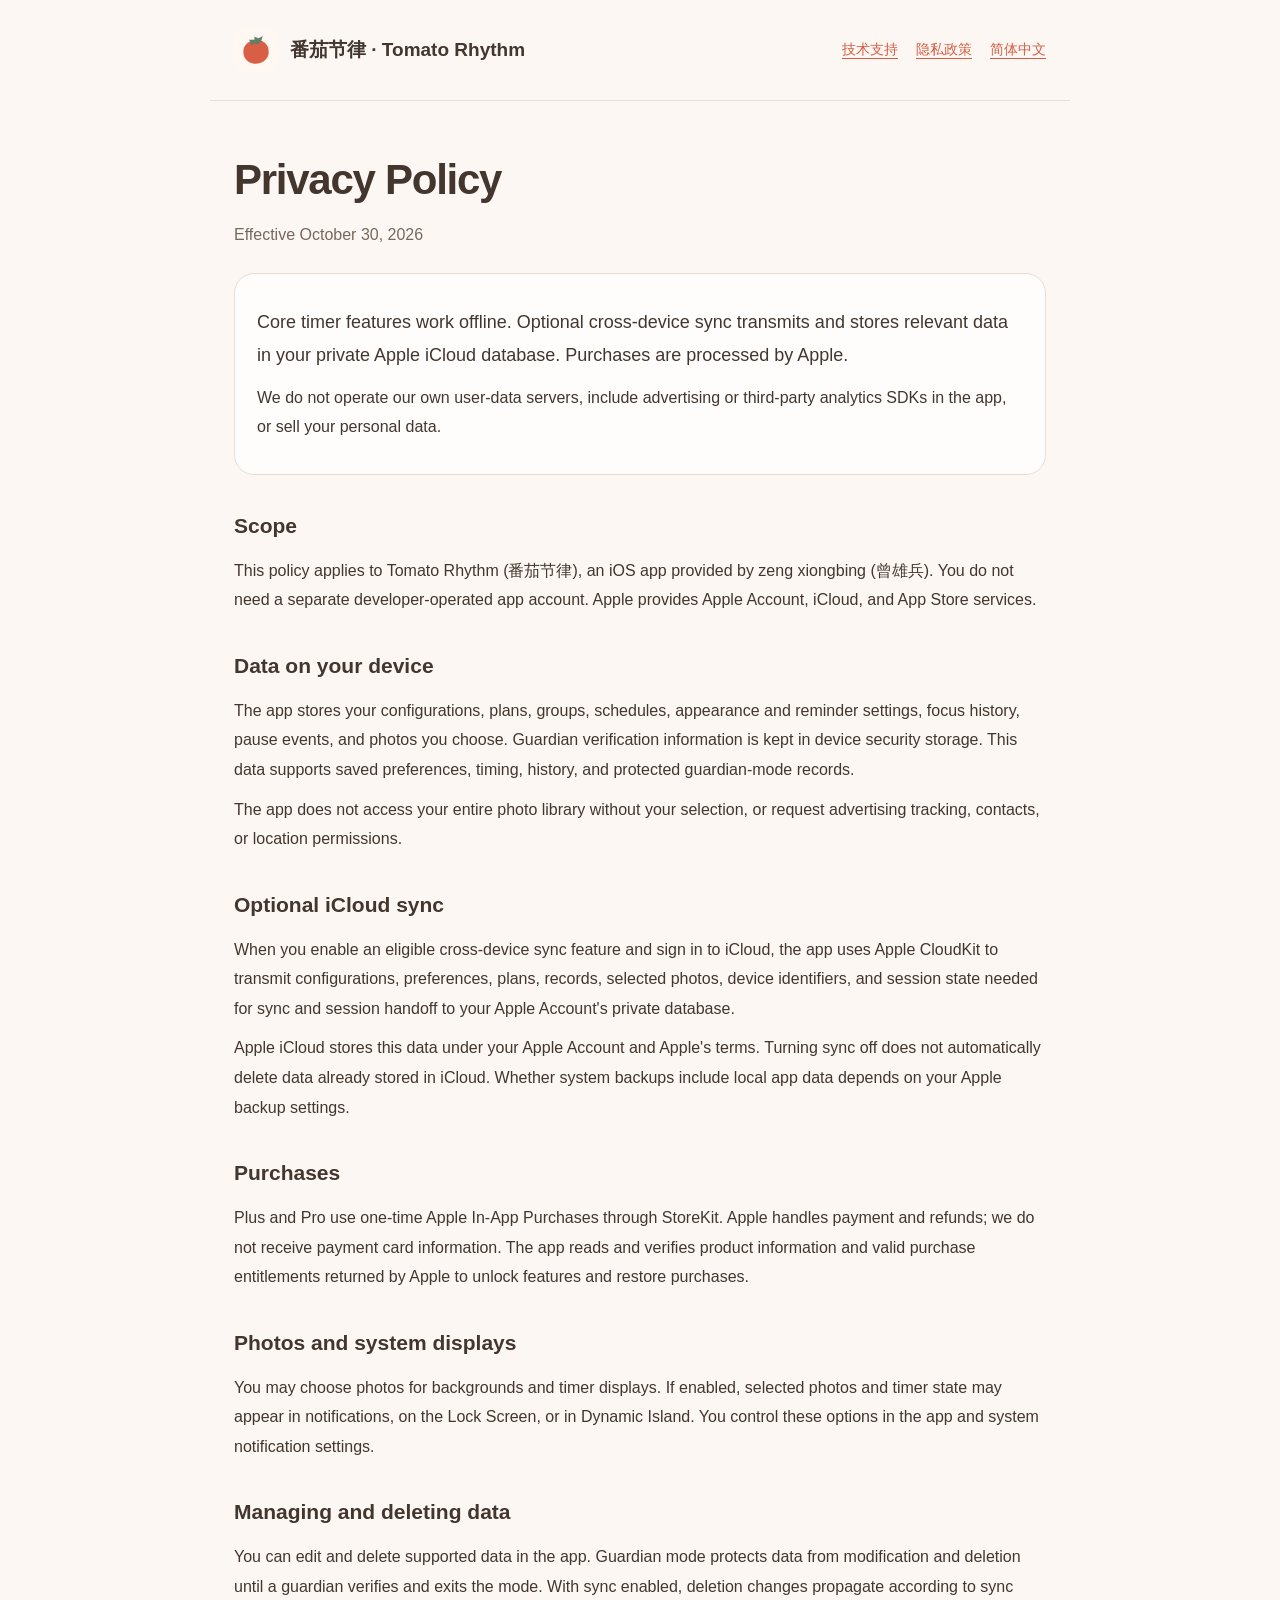
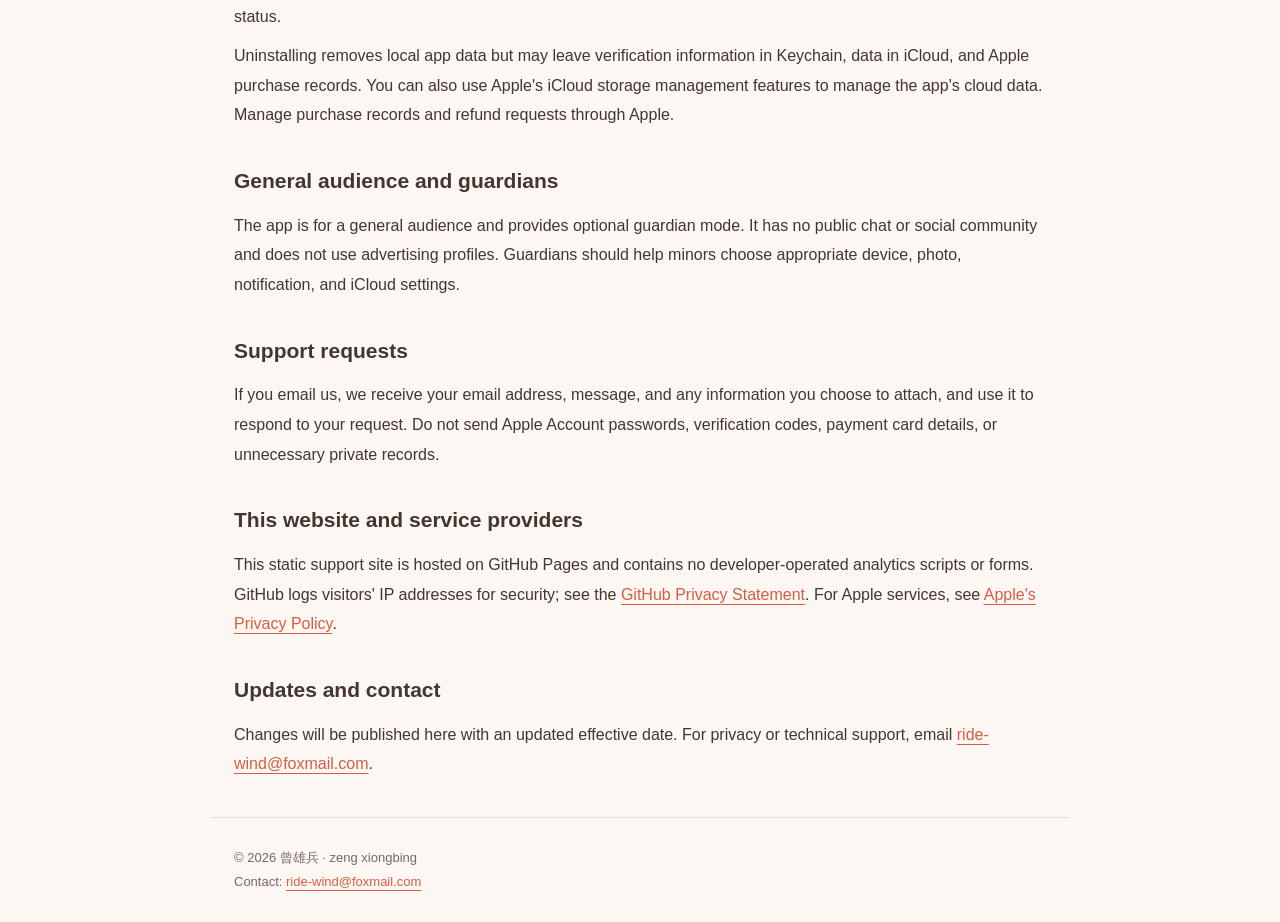
==== privacy-en.html @ ef077fb1 "Publish privacy policy and support pages" ====
<!doctype html><html lang="en"><head><meta charset="utf-8"><meta name="viewport" content="width=device-width, initial-scale=1"><meta name="description" content="Privacy Policy · 番茄节律 Tomato Rhythm"><title>Privacy Policy · 番茄节律</title><link rel="icon" href="icon.png"><link rel="stylesheet" href="style.css"></head><body><header><a class="brand" href="index.html"><img src="icon.png" alt=""><span>番茄节律 · Tomato Rhythm</span></a><nav aria-label="Navigation"><a href="index.html">技术支持</a><a href="privacy.html">隐私政策</a><a href="privacy.html">简体中文</a></nav></header><main><h1>Privacy Policy</h1><p class="intro">Effective October 30, 2026</p><div class="panel"><p class="lead">Core timer features work offline. Optional cross-device sync transmits and stores relevant data in your private Apple iCloud database. Purchases are processed by Apple.</p><p>We do not operate our own user-data servers, include advertising or third-party analytics SDKs in the app, or sell your personal data.</p></div>
<h2>Scope</h2><p>This policy applies to Tomato Rhythm (番茄节律), an iOS app provided by zeng xiongbing (曾雄兵). You do not need a separate developer-operated app account. Apple provides Apple Account, iCloud, and App Store services.</p>
<h2>Data on your device</h2><p>The app stores your configurations, plans, groups, schedules, appearance and reminder settings, focus history, pause events, and photos you choose. Guardian verification information is kept in device security storage. This data supports saved preferences, timing, history, and protected guardian-mode records.</p><p>The app does not access your entire photo library without your selection, or request advertising tracking, contacts, or location permissions.</p>
<h2>Optional iCloud sync</h2><p>When you enable an eligible cross-device sync feature and sign in to iCloud, the app uses Apple CloudKit to transmit configurations, preferences, plans, records, selected photos, device identifiers, and session state needed for sync and session handoff to your Apple Account's private database.</p><p>Apple iCloud stores this data under your Apple Account and Apple's terms. Turning sync off does not automatically delete data already stored in iCloud. Whether system backups include local app data depends on your Apple backup settings.</p>
<h2>Purchases</h2><p>Plus and Pro use one-time Apple In-App Purchases through StoreKit. Apple handles payment and refunds; we do not receive payment card information. The app reads and verifies product information and valid purchase entitlements returned by Apple to unlock features and restore purchases.</p>
<h2>Photos and system displays</h2><p>You may choose photos for backgrounds and timer displays. If enabled, selected photos and timer state may appear in notifications, on the Lock Screen, or in Dynamic Island. You control these options in the app and system notification settings.</p>
<h2>Managing and deleting data</h2><p>You can edit and delete supported data in the app. Guardian mode protects data from modification and deletion until a guardian verifies and exits the mode. With sync enabled, deletion changes propagate according to sync status.</p><p>Uninstalling removes local app data but may leave verification information in Keychain, data in iCloud, and Apple purchase records. You can also use Apple's iCloud storage management features to manage the app's cloud data. Manage purchase records and refund requests through Apple.</p>
<h2>General audience and guardians</h2><p>The app is for a general audience and provides optional guardian mode. It has no public chat or social community and does not use advertising profiles. Guardians should help minors choose appropriate device, photo, notification, and iCloud settings.</p>
<h2>Support requests</h2><p>If you email us, we receive your email address, message, and any information you choose to attach, and use it to respond to your request. Do not send Apple Account passwords, verification codes, payment card details, or unnecessary private records.</p>
<h2>This website and service providers</h2><p>This static support site is hosted on GitHub Pages and contains no developer-operated analytics scripts or forms. GitHub logs visitors' IP addresses for security; see the <a href="https://docs.github.com/en/site-policy/privacy-policies/github-general-privacy-statement">GitHub Privacy Statement</a>. For Apple services, see <a href="https://www.apple.com/legal/privacy/">Apple's Privacy Policy</a>.</p>
<h2>Updates and contact</h2><p>Changes will be published here with an updated effective date. For privacy or technical support, email <a href="mailto:ride-wind@foxmail.com">ride-wind@foxmail.com</a>.</p></main><footer>© 2026 曾雄兵 · zeng xiongbing<br>Contact: <a href="mailto:ride-wind@foxmail.com">ride-wind@foxmail.com</a></footer></body></html>
---- style.css ----
:root{color-scheme:light dark;--bg:#fcf7f3;--card:#fffdfb;--ink:#43362f;--muted:#77685f;--tomato:#d65d43;--line:#eadbd3}*{box-sizing:border-box}body{margin:0;background:var(--bg);color:var(--ink);font:16px/1.85 -apple-system,BlinkMacSystemFont,'Segoe UI',sans-serif}header,main,footer{max-width:860px;margin:auto;padding:28px 24px}header{display:flex;align-items:center;justify-content:space-between;gap:18px;border-bottom:1px solid var(--line)}.brand{display:flex;align-items:center;gap:12px;font-size:19px;font-weight:650;text-decoration:none;color:var(--ink)}.brand img{height:44px;width:44px;border-radius:12px}nav{display:flex;gap:18px;flex-wrap:wrap;font-size:14px}a{color:var(--tomato);text-underline-offset:4px}h1{font-size:clamp(29px,5vw,42px);line-height:1.3;margin:24px 0 12px;letter-spacing:-.03em}h2{font-size:21px;margin:32px 0 10px}p{margin:10px 0}.intro,.note{color:var(--muted)}.note{font-size:14px}.panel{background:var(--card);border:1px solid var(--line);border-radius:20px;padding:22px;margin:24px 0}li{margin:8px 0}footer{border-top:1px solid var(--line);font-size:13px;color:var(--muted)}.lead{font-size:18px}table{width:100%;border-collapse:collapse;font-size:14px}th,td{text-align:left;vertical-align:top;padding:12px 8px;border-bottom:1px solid var(--line)}:focus-visible{outline:3px solid var(--tomato);outline-offset:5px}@media(prefers-color-scheme:dark){:root{--bg:#211b18;--card:#2b231f;--ink:#f4e7df;--muted:#bdafa5;--tomato:#f18a70;--line:#4b3a31}}@media(max-width:520px){header{align-items:flex-start;flex-direction:column}header,main,footer{padding:20px}.panel{padding:18px}table{font-size:13px}}
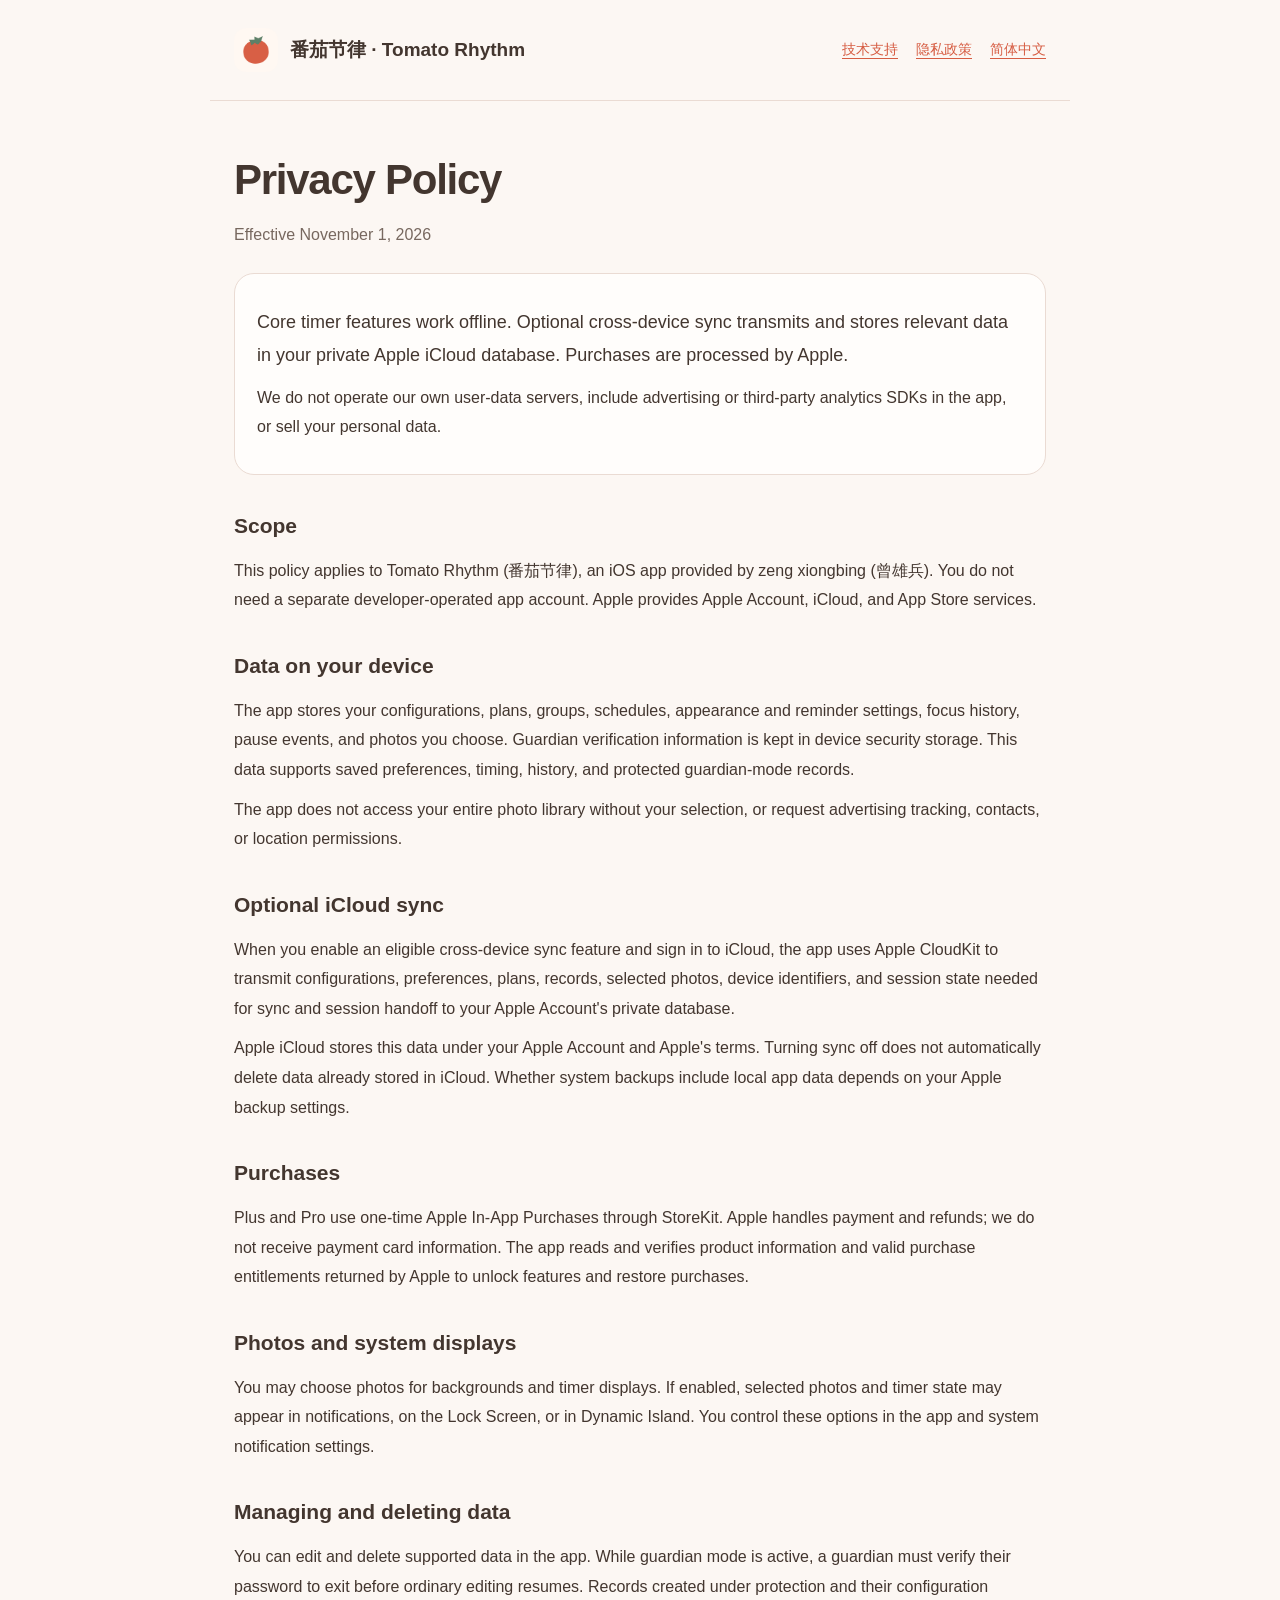
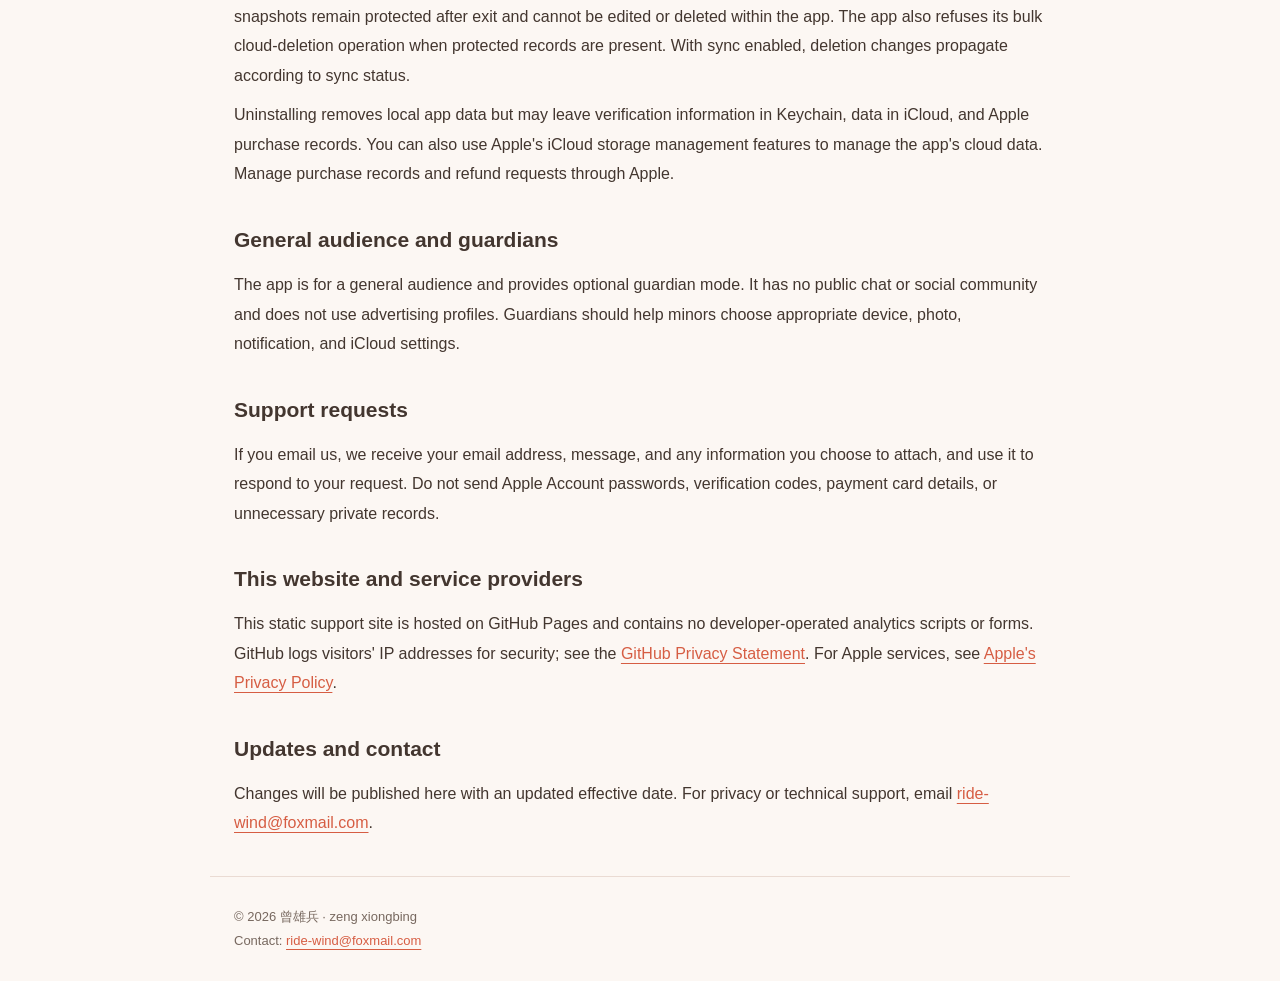
==== commit ca5fa0ec: "澄清英文隐私政策的监护记录保留规则 修正退出监护模式即解除保护的不准确表述：既有受保护记录及配置快照退出后仍不能在 App 内编辑或删除，含保护记录时整库云删除也被拒绝。更新政策日期至 2026-11" ====
--- a/privacy-en.html
+++ b/privacy-en.html
@@ -1,11 +1,11 @@
-<!doctype html><html lang="en"><head><meta charset="utf-8"><meta name="viewport" content="width=device-width, initial-scale=1"><meta name="description" content="Privacy Policy · 番茄节律 Tomato Rhythm"><title>Privacy Policy · 番茄节律</title><link rel="icon" href="icon.png"><link rel="stylesheet" href="style.css"></head><body><header><a class="brand" href="index.html"><img src="icon.png" alt=""><span>番茄节律 · Tomato Rhythm</span></a><nav aria-label="Navigation"><a href="index.html">技术支持</a><a href="privacy.html">隐私政策</a><a href="privacy.html">简体中文</a></nav></header><main><h1>Privacy Policy</h1><p class="intro">Effective October 30, 2026</p><div class="panel"><p class="lead">Core timer features work offline. Optional cross-device sync transmits and stores relevant data in your private Apple iCloud database. Purchases are processed by Apple.</p><p>We do not operate our own user-data servers, include advertising or third-party analytics SDKs in the app, or sell your personal data.</p></div>
+<!doctype html><html lang="en"><head><meta charset="utf-8"><meta name="viewport" content="width=device-width, initial-scale=1"><meta name="description" content="Privacy Policy · 番茄节律 Tomato Rhythm"><title>Privacy Policy · 番茄节律</title><link rel="icon" href="icon.png"><link rel="stylesheet" href="style.css"></head><body><header><a class="brand" href="index.html"><img src="icon.png" alt=""><span>番茄节律 · Tomato Rhythm</span></a><nav aria-label="Navigation"><a href="index.html">技术支持</a><a href="privacy.html">隐私政策</a><a href="privacy.html">简体中文</a></nav></header><main><h1>Privacy Policy</h1><p class="intro">Effective November 1, 2026</p><div class="panel"><p class="lead">Core timer features work offline. Optional cross-device sync transmits and stores relevant data in your private Apple iCloud database. Purchases are processed by Apple.</p><p>We do not operate our own user-data servers, include advertising or third-party analytics SDKs in the app, or sell your personal data.</p></div>
 <h2>Scope</h2><p>This policy applies to Tomato Rhythm (番茄节律), an iOS app provided by zeng xiongbing (曾雄兵). You do not need a separate developer-operated app account. Apple provides Apple Account, iCloud, and App Store services.</p>
 <h2>Data on your device</h2><p>The app stores your configurations, plans, groups, schedules, appearance and reminder settings, focus history, pause events, and photos you choose. Guardian verification information is kept in device security storage. This data supports saved preferences, timing, history, and protected guardian-mode records.</p><p>The app does not access your entire photo library without your selection, or request advertising tracking, contacts, or location permissions.</p>
 <h2>Optional iCloud sync</h2><p>When you enable an eligible cross-device sync feature and sign in to iCloud, the app uses Apple CloudKit to transmit configurations, preferences, plans, records, selected photos, device identifiers, and session state needed for sync and session handoff to your Apple Account's private database.</p><p>Apple iCloud stores this data under your Apple Account and Apple's terms. Turning sync off does not automatically delete data already stored in iCloud. Whether system backups include local app data depends on your Apple backup settings.</p>
 <h2>Purchases</h2><p>Plus and Pro use one-time Apple In-App Purchases through StoreKit. Apple handles payment and refunds; we do not receive payment card information. The app reads and verifies product information and valid purchase entitlements returned by Apple to unlock features and restore purchases.</p>
 <h2>Photos and system displays</h2><p>You may choose photos for backgrounds and timer displays. If enabled, selected photos and timer state may appear in notifications, on the Lock Screen, or in Dynamic Island. You control these options in the app and system notification settings.</p>
-<h2>Managing and deleting data</h2><p>You can edit and delete supported data in the app. Guardian mode protects data from modification and deletion until a guardian verifies and exits the mode. With sync enabled, deletion changes propagate according to sync status.</p><p>Uninstalling removes local app data but may leave verification information in Keychain, data in iCloud, and Apple purchase records. You can also use Apple's iCloud storage management features to manage the app's cloud data. Manage purchase records and refund requests through Apple.</p>
+<h2>Managing and deleting data</h2><p>You can edit and delete supported data in the app. While guardian mode is active, a guardian must verify their password to exit before ordinary editing resumes. Records created under protection and their configuration snapshots remain protected after exit and cannot be edited or deleted within the app. The app also refuses its bulk cloud-deletion operation when protected records are present. With sync enabled, deletion changes propagate according to sync status.</p><p>Uninstalling removes local app data but may leave verification information in Keychain, data in iCloud, and Apple purchase records. You can also use Apple's iCloud storage management features to manage the app's cloud data. Manage purchase records and refund requests through Apple.</p>
 <h2>General audience and guardians</h2><p>The app is for a general audience and provides optional guardian mode. It has no public chat or social community and does not use advertising profiles. Guardians should help minors choose appropriate device, photo, notification, and iCloud settings.</p>
 <h2>Support requests</h2><p>If you email us, we receive your email address, message, and any information you choose to attach, and use it to respond to your request. Do not send Apple Account passwords, verification codes, payment card details, or unnecessary private records.</p>
 <h2>This website and service providers</h2><p>This static support site is hosted on GitHub Pages and contains no developer-operated analytics scripts or forms. GitHub logs visitors' IP addresses for security; see the <a href="https://docs.github.com/en/site-policy/privacy-policies/github-general-privacy-statement">GitHub Privacy Statement</a>. For Apple services, see <a href="https://www.apple.com/legal/privacy/">Apple's Privacy Policy</a>.</p>
-<h2>Updates and contact</h2><p>Changes will be published here with an updated effective date. For privacy or technical support, email <a href="mailto:ride-wind@foxmail.com">ride-wind@foxmail.com</a>.</p></main><footer>© 2026 曾雄兵 · zeng xiongbing<br>Contact: <a href="mailto:ride-wind@foxmail.com">ride-wind@foxmail.com</a></footer></body></html>+<h2>Updates and contact</h2><p>Changes will be published here with an updated effective date. For privacy or technical support, email <a href="mailto:ride-wind@foxmail.com">ride-wind@foxmail.com</a>.</p></main><footer>© 2026 曾雄兵 · zeng xiongbing<br>Contact: <a href="mailto:ride-wind@foxmail.com">ride-wind@foxmail.com</a></footer></body></html>
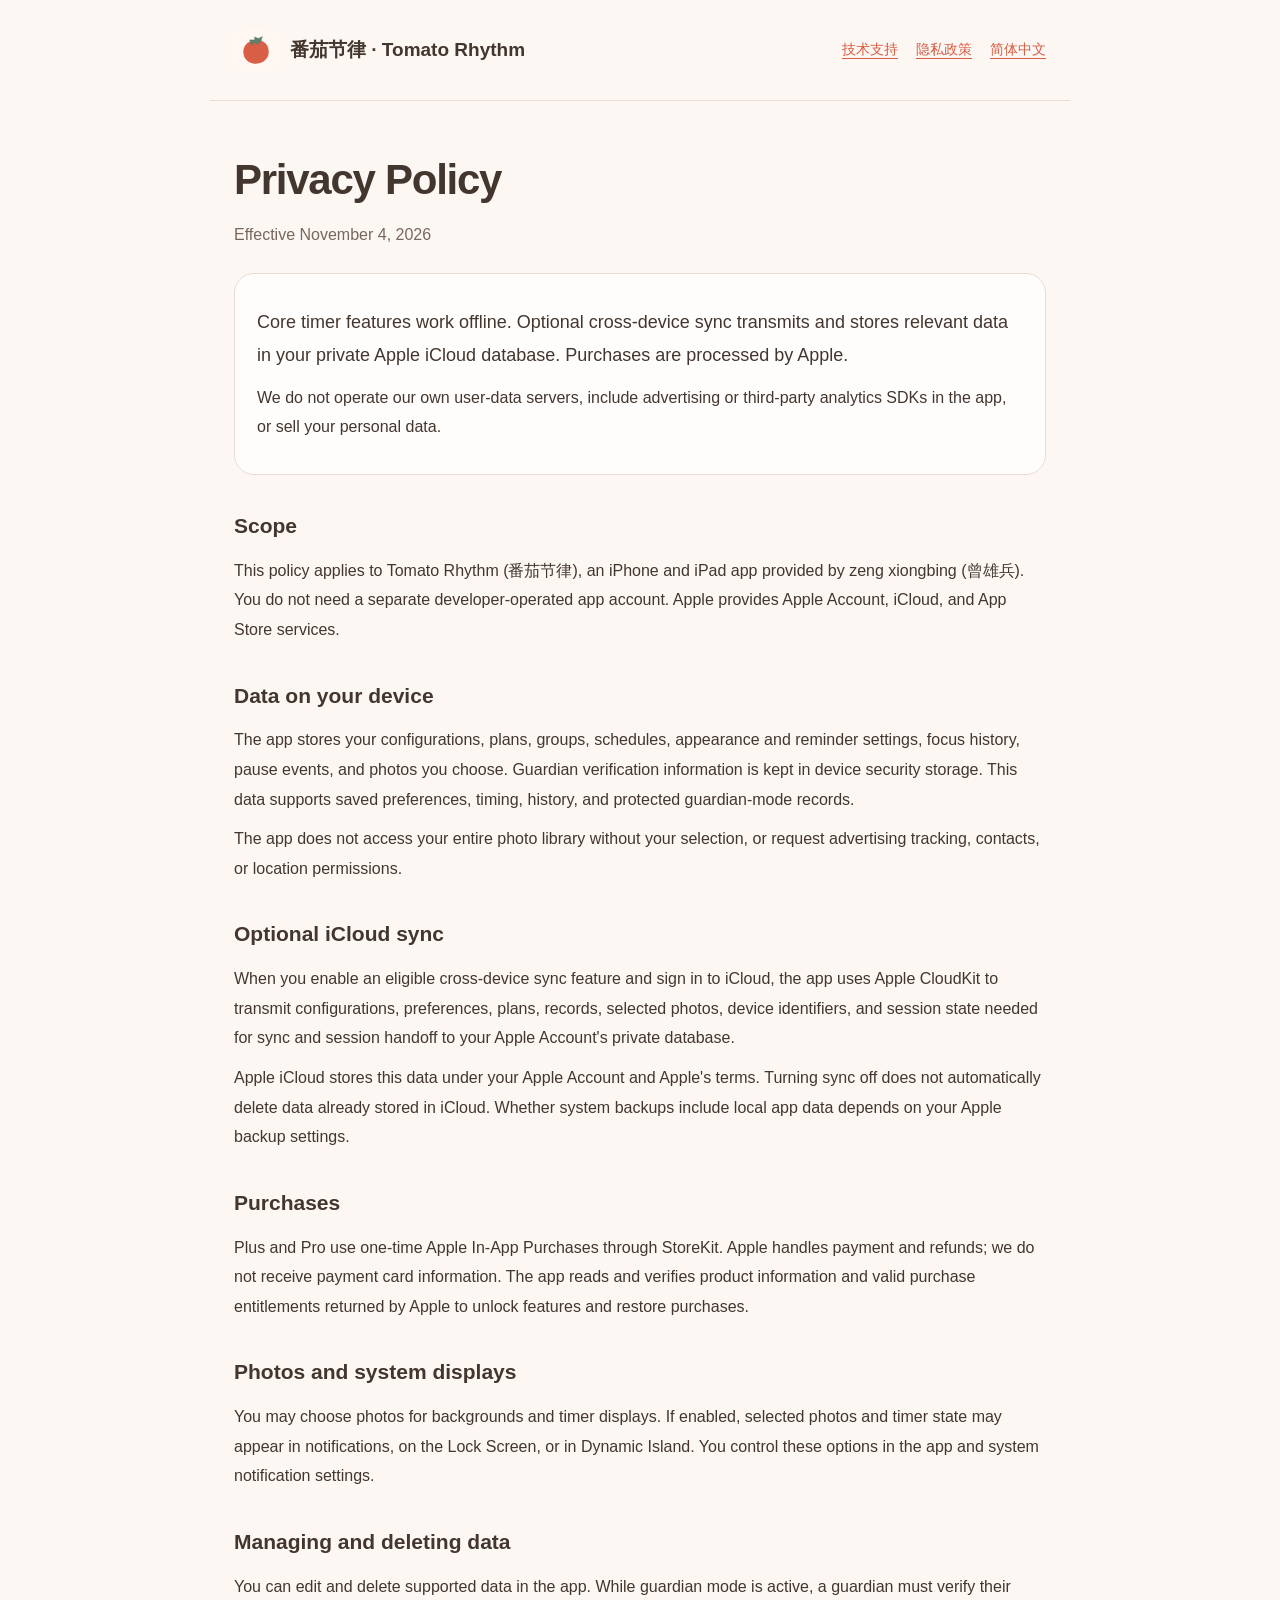
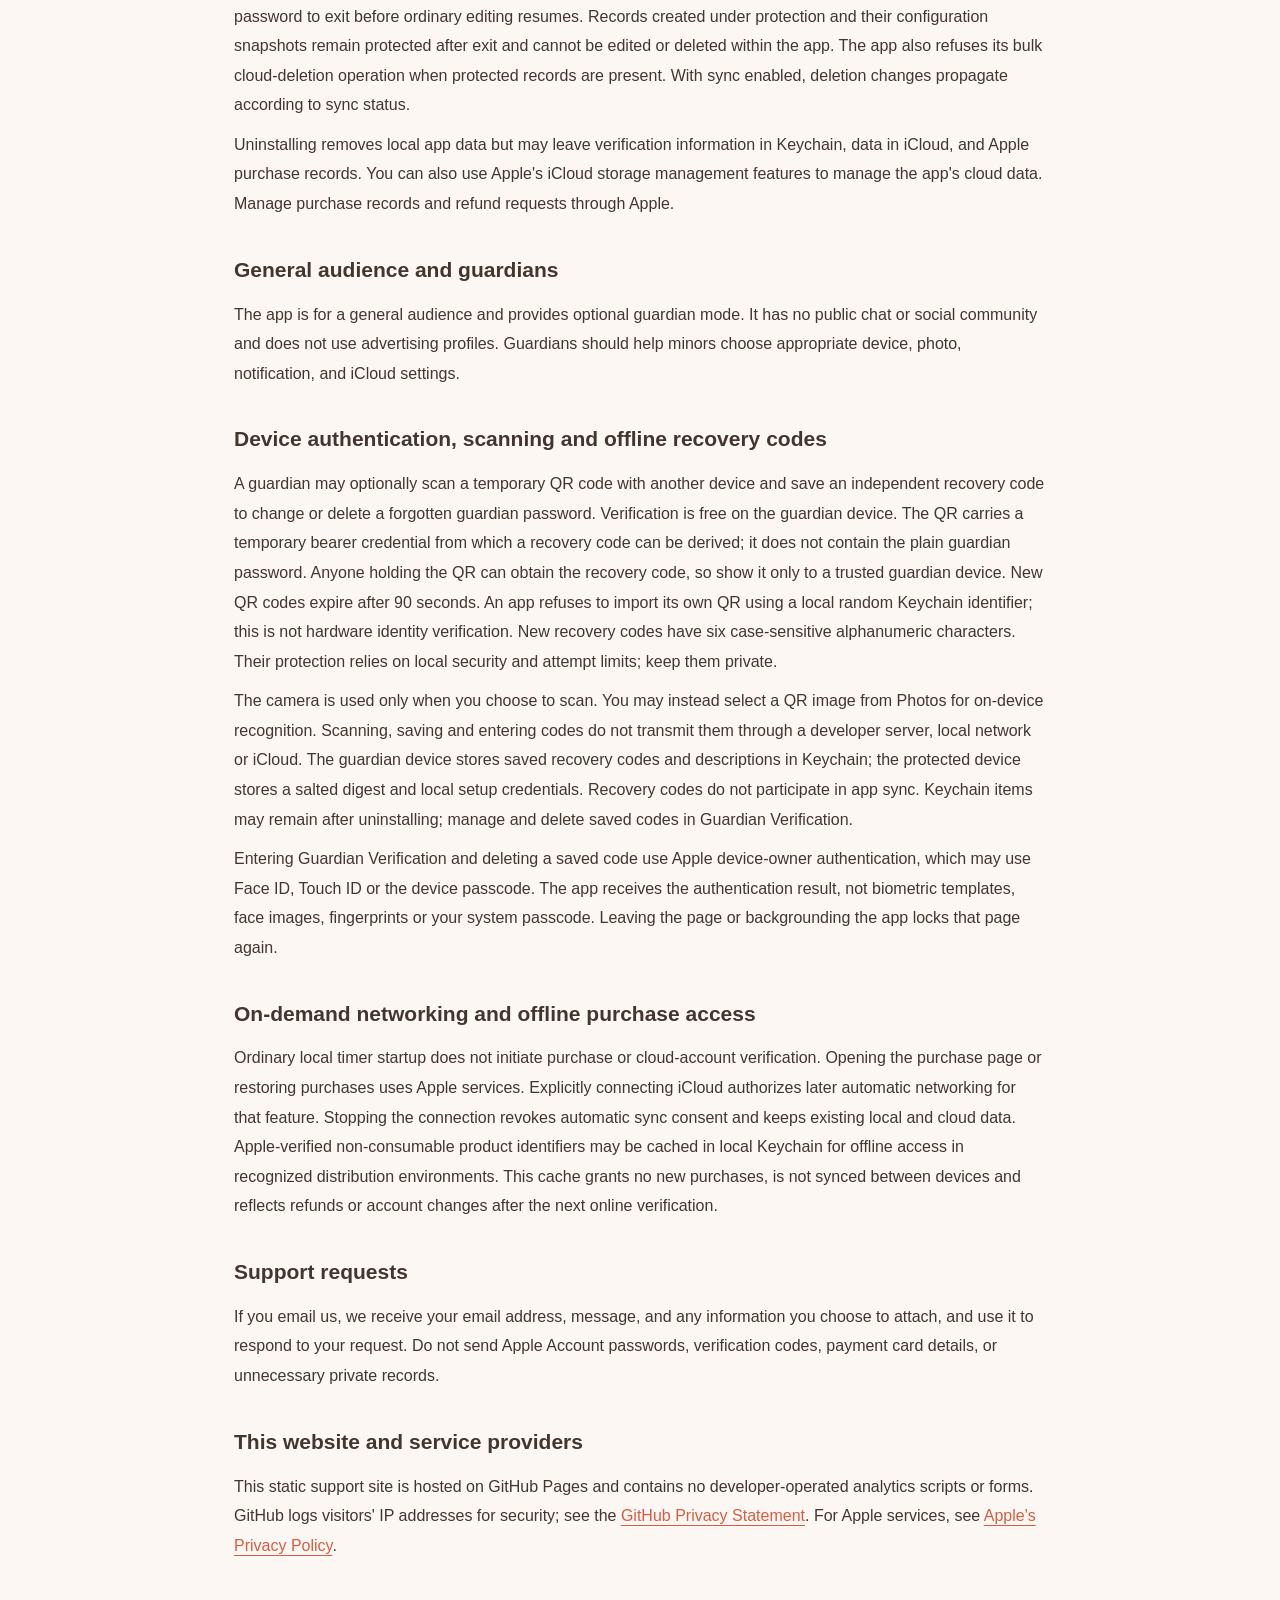
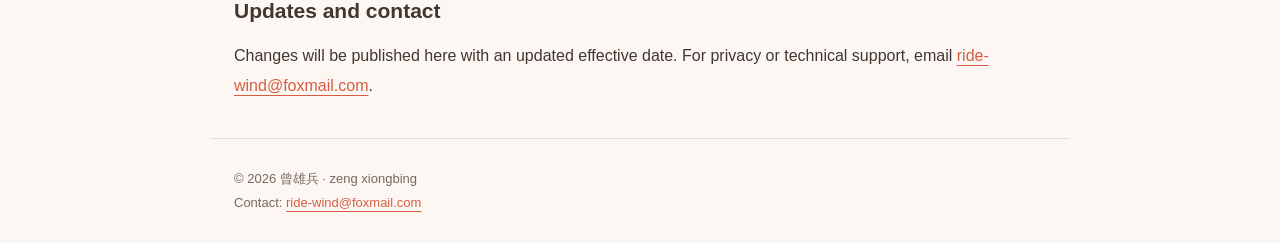
==== commit 2e9ddf53: "说明英文隐私政策中的离线扫码与本机安全存储 Updated effective date and scope details in privacy policy." ====
--- a/privacy-en.html
+++ b/privacy-en.html
@@ -1,11 +1,11 @@
-<!doctype html><html lang="en"><head><meta charset="utf-8"><meta name="viewport" content="width=device-width, initial-scale=1"><meta name="description" content="Privacy Policy · 番茄节律 Tomato Rhythm"><title>Privacy Policy · 番茄节律</title><link rel="icon" href="icon.png"><link rel="stylesheet" href="style.css"></head><body><header><a class="brand" href="index.html"><img src="icon.png" alt=""><span>番茄节律 · Tomato Rhythm</span></a><nav aria-label="Navigation"><a href="index.html">技术支持</a><a href="privacy.html">隐私政策</a><a href="privacy.html">简体中文</a></nav></header><main><h1>Privacy Policy</h1><p class="intro">Effective November 1, 2026</p><div class="panel"><p class="lead">Core timer features work offline. Optional cross-device sync transmits and stores relevant data in your private Apple iCloud database. Purchases are processed by Apple.</p><p>We do not operate our own user-data servers, include advertising or third-party analytics SDKs in the app, or sell your personal data.</p></div>
-<h2>Scope</h2><p>This policy applies to Tomato Rhythm (番茄节律), an iOS app provided by zeng xiongbing (曾雄兵). You do not need a separate developer-operated app account. Apple provides Apple Account, iCloud, and App Store services.</p>
+<!doctype html><html lang="en"><head><meta charset="utf-8"><meta name="viewport" content="width=device-width, initial-scale=1"><meta name="description" content="Privacy Policy · 番茄节律 Tomato Rhythm"><title>Privacy Policy · 番茄节律</title><link rel="icon" href="icon.png"><link rel="stylesheet" href="style.css"></head><body><header><a class="brand" href="index.html"><img src="icon.png" alt=""><span>番茄节律 · Tomato Rhythm</span></a><nav aria-label="Navigation"><a href="index.html">技术支持</a><a href="privacy.html">隐私政策</a><a href="privacy.html">简体中文</a></nav></header><main><h1>Privacy Policy</h1><p class="intro">Effective November 4, 2026</p><div class="panel"><p class="lead">Core timer features work offline. Optional cross-device sync transmits and stores relevant data in your private Apple iCloud database. Purchases are processed by Apple.</p><p>We do not operate our own user-data servers, include advertising or third-party analytics SDKs in the app, or sell your personal data.</p></div>
+<h2>Scope</h2><p>This policy applies to Tomato Rhythm (番茄节律), an iPhone and iPad app provided by zeng xiongbing (曾雄兵). You do not need a separate developer-operated app account. Apple provides Apple Account, iCloud, and App Store services.</p>
 <h2>Data on your device</h2><p>The app stores your configurations, plans, groups, schedules, appearance and reminder settings, focus history, pause events, and photos you choose. Guardian verification information is kept in device security storage. This data supports saved preferences, timing, history, and protected guardian-mode records.</p><p>The app does not access your entire photo library without your selection, or request advertising tracking, contacts, or location permissions.</p>
 <h2>Optional iCloud sync</h2><p>When you enable an eligible cross-device sync feature and sign in to iCloud, the app uses Apple CloudKit to transmit configurations, preferences, plans, records, selected photos, device identifiers, and session state needed for sync and session handoff to your Apple Account's private database.</p><p>Apple iCloud stores this data under your Apple Account and Apple's terms. Turning sync off does not automatically delete data already stored in iCloud. Whether system backups include local app data depends on your Apple backup settings.</p>
 <h2>Purchases</h2><p>Plus and Pro use one-time Apple In-App Purchases through StoreKit. Apple handles payment and refunds; we do not receive payment card information. The app reads and verifies product information and valid purchase entitlements returned by Apple to unlock features and restore purchases.</p>
 <h2>Photos and system displays</h2><p>You may choose photos for backgrounds and timer displays. If enabled, selected photos and timer state may appear in notifications, on the Lock Screen, or in Dynamic Island. You control these options in the app and system notification settings.</p>
 <h2>Managing and deleting data</h2><p>You can edit and delete supported data in the app. While guardian mode is active, a guardian must verify their password to exit before ordinary editing resumes. Records created under protection and their configuration snapshots remain protected after exit and cannot be edited or deleted within the app. The app also refuses its bulk cloud-deletion operation when protected records are present. With sync enabled, deletion changes propagate according to sync status.</p><p>Uninstalling removes local app data but may leave verification information in Keychain, data in iCloud, and Apple purchase records. You can also use Apple's iCloud storage management features to manage the app's cloud data. Manage purchase records and refund requests through Apple.</p>
 <h2>General audience and guardians</h2><p>The app is for a general audience and provides optional guardian mode. It has no public chat or social community and does not use advertising profiles. Guardians should help minors choose appropriate device, photo, notification, and iCloud settings.</p>
-<h2>Support requests</h2><p>If you email us, we receive your email address, message, and any information you choose to attach, and use it to respond to your request. Do not send Apple Account passwords, verification codes, payment card details, or unnecessary private records.</p>
+<h2>Device authentication, scanning and offline recovery codes</h2><p>A guardian may optionally scan a temporary QR code with another device and save an independent recovery code to change or delete a forgotten guardian password. Verification is free on the guardian device. The QR carries a temporary bearer credential from which a recovery code can be derived; it does not contain the plain guardian password. Anyone holding the QR can obtain the recovery code, so show it only to a trusted guardian device. New QR codes expire after 90 seconds. An app refuses to import its own QR using a local random Keychain identifier; this is not hardware identity verification. New recovery codes have six case-sensitive alphanumeric characters. Their protection relies on local security and attempt limits; keep them private.</p><p>The camera is used only when you choose to scan. You may instead select a QR image from Photos for on-device recognition. Scanning, saving and entering codes do not transmit them through a developer server, local network or iCloud. The guardian device stores saved recovery codes and descriptions in Keychain; the protected device stores a salted digest and local setup credentials. Recovery codes do not participate in app sync. Keychain items may remain after uninstalling; manage and delete saved codes in Guardian Verification.</p><p>Entering Guardian Verification and deleting a saved code use Apple device-owner authentication, which may use Face ID, Touch ID or the device passcode. The app receives the authentication result, not biometric templates, face images, fingerprints or your system passcode. Leaving the page or backgrounding the app locks that page again.</p><h2>On-demand networking and offline purchase access</h2><p>Ordinary local timer startup does not initiate purchase or cloud-account verification. Opening the purchase page or restoring purchases uses Apple services. Explicitly connecting iCloud authorizes later automatic networking for that feature. Stopping the connection revokes automatic sync consent and keeps existing local and cloud data. Apple-verified non-consumable product identifiers may be cached in local Keychain for offline access in recognized distribution environments. This cache grants no new purchases, is not synced between devices and reflects refunds or account changes after the next online verification.</p><h2>Support requests</h2><p>If you email us, we receive your email address, message, and any information you choose to attach, and use it to respond to your request. Do not send Apple Account passwords, verification codes, payment card details, or unnecessary private records.</p>
 <h2>This website and service providers</h2><p>This static support site is hosted on GitHub Pages and contains no developer-operated analytics scripts or forms. GitHub logs visitors' IP addresses for security; see the <a href="https://docs.github.com/en/site-policy/privacy-policies/github-general-privacy-statement">GitHub Privacy Statement</a>. For Apple services, see <a href="https://www.apple.com/legal/privacy/">Apple's Privacy Policy</a>.</p>
 <h2>Updates and contact</h2><p>Changes will be published here with an updated effective date. For privacy or technical support, email <a href="mailto:ride-wind@foxmail.com">ride-wind@foxmail.com</a>.</p></main><footer>© 2026 曾雄兵 · zeng xiongbing<br>Contact: <a href="mailto:ride-wind@foxmail.com">ride-wind@foxmail.com</a></footer></body></html>
